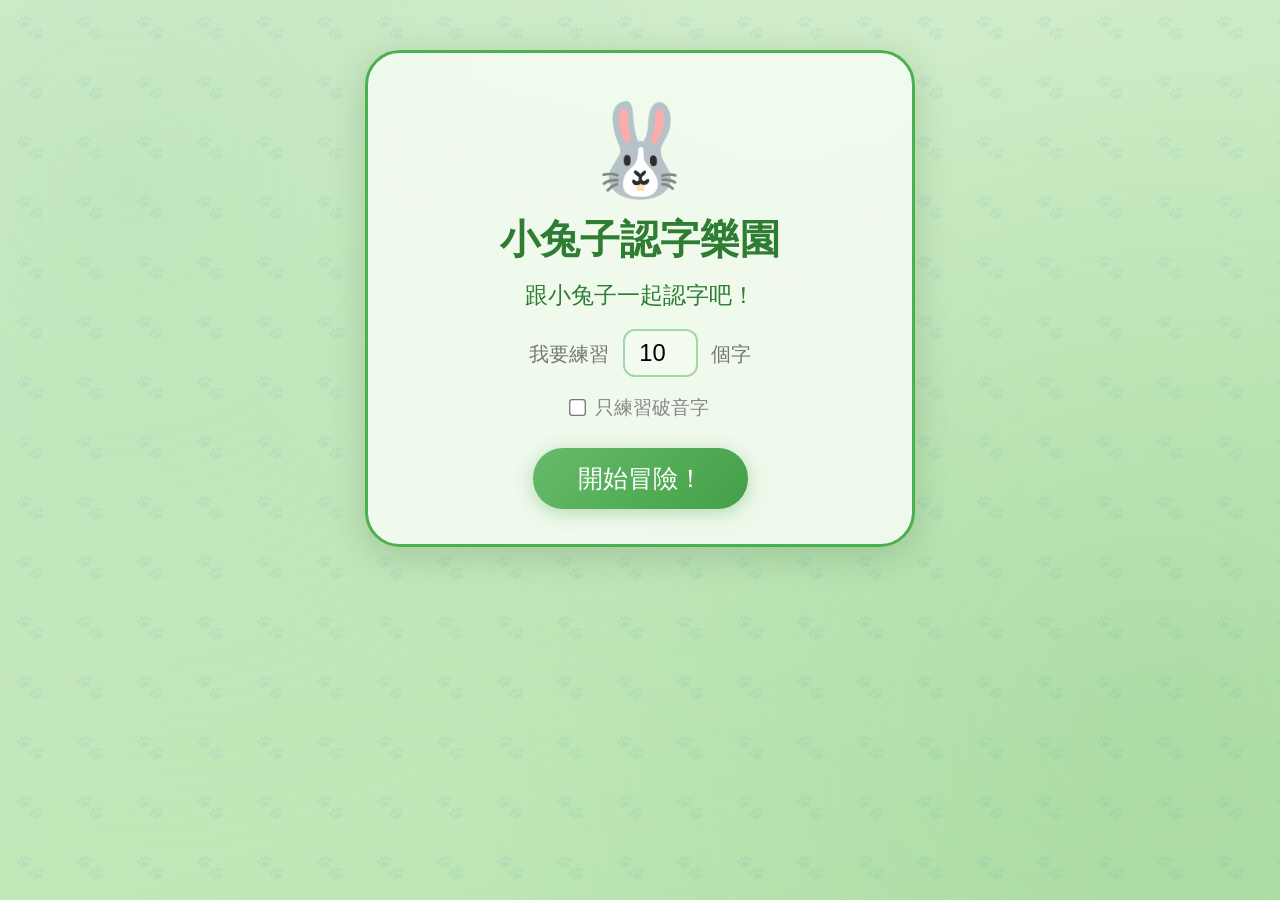
==== chinese-quiz.html @ 31ba66b1 "Add home page, unify green theme, remove background music - Add index.html landing page linking to t" ====
<!DOCTYPE html>
<html lang="zh-TW">
<head>
<meta charset="UTF-8">
<meta name="viewport" content="width=device-width, initial-scale=1.0">
<title>小兔子認字樂園</title>
<style>
* { margin:0; padding:0; box-sizing:border-box; }
html { font-size: 18px; }
body {
  font-family: "Comic Sans MS", "Microsoft JhengHei", "PingFang TC", "Trebuchet MS", sans-serif;
  background: linear-gradient(160deg, #d7f0d2 0%, #b6e3ac 100%);
  color: #1f4d23;
  min-height: 100vh; padding: 10px;
  background-attachment: fixed;
  user-select: none;
}
/* Floating decorations */
body::before {
  content: ""; position: fixed; top: 0; left: 0; width: 100%; height: 100%;
  pointer-events: none; z-index: 0;
  background-image:
    radial-gradient(circle at 10% 20%, rgba(102,187,106,0.15) 0%, transparent 50%),
    radial-gradient(circle at 90% 80%, rgba(67,160,71,0.12) 0%, transparent 50%),
    radial-gradient(circle at 50% 50%, rgba(165,214,167,0.12) 0%, transparent 50%);
}
/* Paw prints background */
.paw-bg {
  position: fixed; top: 0; left: 0; width: 100%; height: 100%;
  pointer-events: none; z-index: 0; opacity: 0.06;
  background-image: url("data:image/svg+xml,%3Csvg xmlns='http://www.w3.org/2000/svg' width='60' height='60' viewBox='0 0 60 60'%3E%3Ctext x='15' y='35' font-size='24'%3E🐾%3C/text%3E%3C/svg%3E");
}
.header {
  position: relative; z-index: 1;
  text-align: center; padding: 12px 15px;
  background: linear-gradient(135deg, #81c784 0%, #66bb6a 50%, #4caf50 100%);
  border-radius: 25px; margin-bottom: 15px;
  box-shadow: 0 4px 20px rgba(31,77,35,0.25);
  border: 3px solid rgba(255,255,255,0.6);
}
.header h1 { font-size: 1.8em; color: #ffffff; text-shadow: 2px 2px 0 rgba(27,94,32,0.45); }
.score-bar {
  display: flex; justify-content: center; gap: 20px; align-items: center;
  font-size: 1.1em; color: #ffffff; margin-top: 5px; font-weight: bold;
}
.progress-bar {
  width: 80%; max-width: 500px; height: 22px; background: #fff;
  border-radius: 12px; margin: 8px auto; overflow: hidden;
  box-shadow: inset 0 2px 5px rgba(0,0,0,0.08);
  border: 2px solid #c8e6c9;
  position: relative;
}
.progress-fill {
  height: 100%;
  background: linear-gradient(90deg, #a5d6a7, #81c784, #66bb6a, #43a047);
  border-radius: 10px; transition: width 0.5s ease;
  position: relative;
}
.progress-fill::after {
  content: "🥕"; position: absolute; right: -5px; top: -2px; font-size: 1.2em;
}
.bunny-mascot {
  font-size: 3.5em; text-align: center; margin: 5px 0;
  animation: bunnyBounce 1.5s ease-in-out infinite;
  filter: drop-shadow(0 3px 6px rgba(0,0,0,0.1));
}
@keyframes bunnyBounce {
  0%,100% { transform: translateY(0); }
  50% { transform: translateY(-8px); }
}
.bunny-mascot.happy { animation: bunnyHappy 0.4s ease 3; }
@keyframes bunnyHappy {
  0%,100% { transform: scale(1) rotate(0); }
  25% { transform: scale(1.2) rotate(-5deg); }
  75% { transform: scale(1.2) rotate(5deg); }
}
.bunny-mascot.sad { animation: bunnySad 0.5s ease 2; }
@keyframes bunnySad {
  0%,100% { transform: translateY(0); }
  50% { transform: translateY(5px) scale(0.95); }
}
.main-char {
  position: relative; z-index: 1;
  text-align: center; margin: 10px auto;
  font-size: 7em; color: #1b5e20;
  text-shadow: 3px 3px 0 rgba(165,214,167,0.6);
  animation: charFloat 3s ease-in-out infinite;
  line-height: 1.2;
}
@keyframes charFloat {
  0%,100% { transform: translateY(0) scale(1); }
  50% { transform: translateY(-5px) scale(1.03); }
}
.section {
  position: relative; z-index: 1;
  max-width: 700px; margin: 12px auto;
  background: rgba(243,251,240,0.9);
  backdrop-filter: blur(10px);
  border-radius: 25px;
  padding: 18px 20px;
  box-shadow: 0 4px 15px rgba(31,77,35,0.12);
  border: 2px solid rgba(76,175,80,0.4);
}
.section-title {
  font-size: 1.2em; color: #2e7d32; margin-bottom: 10px;
  padding-left: 30px; position: relative; font-weight: bold;
}
.section-title::before {
  content: "🌿"; position: absolute; left: 2px; top: -1px;
}
.options { display: flex; flex-wrap: wrap; gap: 10px; justify-content: center; }
.opt-btn {
  font-size: 1.3em; padding: 10px 22px;
  border: 3px solid #a5d6a7; border-radius: 18px;
  background: linear-gradient(135deg, #fff 0%, #f3fbf0 100%);
  cursor: pointer; transition: all 0.2s;
  min-width: 95px; text-align: center;
  font-family: inherit; color: #1b5e20;
  box-shadow: 0 2px 8px rgba(31,77,35,0.1);
}
.opt-btn:hover {
  border-color: #66bb6a; background: linear-gradient(135deg, #e8f5e9, #f3fbf0);
  transform: translateY(-3px); box-shadow: 0 4px 12px rgba(67,160,71,0.2);
}
.opt-btn.selected {
  border-color: #43a047; background: linear-gradient(135deg, #e2f4dd, #c8e6c9);
  font-weight: bold; transform: scale(1.05);
  box-shadow: 0 3px 12px rgba(67,160,71,0.3);
}
.opt-btn.correct {
  border-color: #66bb6a; background: linear-gradient(135deg, #e8f5e9, #c8e6c9);
  color: #2e7d32;
}
.opt-btn.correct::after { content: " \u2714"; }
.opt-btn.wrong {
  border-color: #ef5350; background: linear-gradient(135deg, #ffebee, #ffcdd2);
  color: #c62828; text-decoration: line-through;
}
.opt-btn.wrong::after { content: " \u2718"; }
.opt-btn.missed {
  border-color: #ffa726; background: linear-gradient(135deg, #fff8e1, #ffecb3);
  color: #e65100;
}
.opt-btn.missed::after { content: " \u25CB"; }
.opt-btn:disabled { cursor: default; }
.btn-row {
  display: flex; justify-content: center; gap: 12px; flex-wrap: wrap;
  max-width: 700px; margin: 15px auto; position: relative; z-index: 1;
}
.nav-btn, .submit-btn {
  padding: 12px 35px; font-size: 1.3em; border: none; border-radius: 25px;
  cursor: pointer; font-family: inherit; transition: all 0.2s;
  box-shadow: 0 4px 15px rgba(0,0,0,0.1);
}
.submit-btn {
  background: linear-gradient(135deg, #66bb6a, #43a047);
  color: #fff;
}
.submit-btn:hover { transform: translateY(-2px); box-shadow: 0 6px 20px rgba(67,160,71,0.35); }
.submit-btn:disabled { background: linear-gradient(135deg, #e0e0e0, #bdbdbd); color: #999; box-shadow: none; cursor: default; transform: none; }
.prev-btn {
  background: linear-gradient(135deg, #a5d6a7, #81c784);
  color: #1b5e20;
}
.prev-btn:hover { transform: translateY(-2px); }
.prev-btn:disabled { background: linear-gradient(135deg, #e0e0e0, #bdbdbd); color: #999; box-shadow: none; cursor: default; transform: none; }
.next-btn {
  background: linear-gradient(135deg, #81c784, #4caf50);
  color: #fff;
  display: none;
}
.next-btn:hover { transform: translateY(-2px); }
.feedback {
  position: relative; z-index: 1;
  text-align: center; font-size: 1.3em; margin: 12px auto;
  padding: 15px 20px; border-radius: 20px; display: none;
  max-width: 700px;
  border: 2px solid transparent;
}
.feedback.show { display: block; animation: fadeIn 0.3s; }
.feedback.perfect {
  background: linear-gradient(135deg, #e8f5e9, #c8e6c9);
  color: #2e7d32; border-color: #a5d6a7;
}
.feedback.good {
  background: linear-gradient(135deg, #fff8e1, #ffecb3);
  color: #e65100; border-color: #ffe082;
}
.feedback.tryagain {
  background: linear-gradient(135deg, #ffebee, #ffcdd2);
  color: #c62828; border-color: #ef9a9a;
}
@keyframes fadeIn { from{opacity:0;transform:translateY(-10px)} to{opacity:1;transform:translateY(0)} }

/* Write reminder modal */
.write-modal-overlay {
  display: none; position: fixed; top: 0; left: 0; width: 100%; height: 100%;
  background: rgba(0,0,0,0.35); z-index: 10000;
  justify-content: center; align-items: center;
}
.write-modal-overlay.show { display: flex; animation: fadeIn 0.3s; }
.write-modal {
  background: #fff; border-radius: 30px; padding: 30px 35px;
  text-align: center; max-width: 420px; width: 90%;
  box-shadow: 0 10px 40px rgba(0,0,0,0.15);
  border: 3px solid #66bb6a;
  position: relative;
}
.write-modal .bunny-remind { font-size: 3em; margin-bottom: 5px; }
.write-modal .remind-title { font-size: 1.5em; color: #2e7d32; margin-bottom: 8px; }
.write-modal .remind-char { font-size: 5em; color: #1b5e20; line-height: 1.3; }
.write-modal .remind-text { font-size: 1.1em; color: #888; margin: 8px 0 15px; }
.write-modal .remind-boxes {
  display: flex; justify-content: center; gap: 10px; margin: 10px 0 18px;
}
.write-box {
  width: 70px; height: 70px; border: 2px dashed #66bb6a;
  border-radius: 12px; display: flex; align-items: center; justify-content: center;
  font-size: 0.9em; color: #ccc; background: #f3fbf0;
}
.remind-ok-btn {
  padding: 12px 40px; font-size: 1.3em; border: none; border-radius: 25px;
  background: linear-gradient(135deg, #66bb6a, #43a047);
  color: #fff; cursor: pointer; font-family: inherit;
  box-shadow: 0 4px 15px rgba(67,160,71,0.3);
  transition: all 0.2s;
}
.remind-ok-btn:hover { transform: translateY(-2px); }

#confetti-canvas {
  position: fixed; top: 0; left: 0; width: 100%; height: 100%;
  pointer-events: none; z-index: 9999;
}
.start-screen, .end-screen {
  position: relative; z-index: 1;
  text-align: center; max-width: 550px; margin: 40px auto;
  background: rgba(243,251,240,0.92);
  backdrop-filter: blur(10px);
  border-radius: 35px; padding: 35px 30px;
  box-shadow: 0 8px 35px rgba(31,77,35,0.2);
  border: 3px solid #4caf50;
}
.start-screen h1 { font-size: 2.2em; color: #2e7d32; }
.start-bunny { font-size: 5em; margin: 10px 0; animation: bunnyBounce 1.5s ease-in-out infinite; }
.start-btn, .restart-btn {
  padding: 14px 45px; font-size: 1.4em; border: none; border-radius: 30px;
  background: linear-gradient(135deg, #66bb6a, #43a047);
  color: #fff; cursor: pointer; margin-top: 15px; font-family: inherit;
  box-shadow: 0 4px 18px rgba(67,160,71,0.35);
  transition: all 0.2s;
}
.start-btn:hover, .restart-btn:hover { transform: translateY(-3px); box-shadow: 0 6px 24px rgba(67,160,71,0.4); }
.char-count-input {
  font-size: 1.2em; padding: 8px 12px; border-radius: 12px;
  border: 2px solid #a5d6a7; width: 75px; text-align: center;
  margin: 0 8px; font-family: inherit; background: #f3fbf0;
}
.char-count-input:focus { outline: none; border-color: #43a047; }
.hidden { display: none !important; }
.duo-note { font-size: 0.9em; color: #999; margin-bottom: 8px; }
.warning-shake { animation: shake 0.4s ease; }
@keyframes shake {
  0%,100% { transform: translateX(0); }
  20% { transform: translateX(-8px); }
  40% { transform: translateX(8px); }
  60% { transform: translateX(-5px); }
  80% { transform: translateX(5px); }
}
.missing-hint {
  text-align: center; color: #2e7d32; font-size: 1.1em;
  margin: 8px auto; max-width: 700px; display: none;
  position: relative; z-index: 1;
}
.missing-hint.show { display: block; animation: fadeIn 0.3s; }
</style>
</head>
<body>
<div class="paw-bg"></div>
<canvas id="confetti-canvas"></canvas>

<!-- WRITE REMINDER MODAL -->
<div class="write-modal-overlay" id="writeModal">
  <div class="write-modal">
    <div class="bunny-remind">🐰</div>
    <div class="remind-title">小兔子提醒你！</div>
    <div class="remind-char" id="remindChar">字</div>
    <div class="remind-text">這個字答錯了喔～<br>請在紙上把它寫 <b>3 遍</b>，記住它！</div>
    <div class="remind-boxes">
      <div class="write-box">1</div>
      <div class="write-box">2</div>
      <div class="write-box">3</div>
    </div>
    <button class="remind-ok-btn" onclick="closeWriteModal()">我寫好了！</button>
  </div>
</div>

<!-- START PAGE -->
<div id="start-page" class="start-screen">
  <div class="start-bunny">🐰</div>
  <h1>小兔子認字樂園</h1>
  <p style="font-size:1.3em;color:#2e7d32;margin:12px 0;">跟小兔子一起認字吧！</p>
  <div style="margin:18px 0;font-size:1.1em;color:#777;">
    我要練習 <input type="number" id="charCount" class="char-count-input" value="10" min="1" max="999"> 個字
  </div>
  <div style="margin:12px 0;">
    <label style="font-size:1.05em;color:#888;cursor:pointer;">
      <input type="checkbox" id="duoyinOnly" style="transform:scale(1.3);margin-right:6px;accent-color:#43a047;">
      只練習破音字
    </label>
  </div>
  <button class="start-btn" onclick="startQuiz()">開始冒險！</button>
</div>

<!-- QUIZ PAGE -->
<div id="quiz-page" class="hidden">
  <div class="header">
    <h1>🐰 小兔子認字樂園 🥕</h1>
    <div class="score-bar">
      <span>🥕 <span id="score">0</span> 分</span>
      <span>第 <span id="current">1</span> / <span id="total">10</span> 題</span>
    </div>
    <div class="progress-bar"><div class="progress-fill" id="progress" style="width:0%"></div></div>
  </div>

  <div class="bunny-mascot" id="bunnyMascot">🐰</div>
  <div class="main-char" id="mainChar">字</div>

  <div class="section" id="sec1">
    <div class="section-title">選出正確的注音</div>
    <div class="options" id="zhuyinOpts"></div>
  </div>

  <div class="section" id="sec2">
    <div class="section-title">選出正確的部首</div>
    <div class="options" id="radicalOpts"></div>
  </div>

  <div class="section" id="sec3">
    <div class="section-title">選出正確的造詞</div>
    <div class="options" id="wordOpts"></div>
  </div>

  <div class="section hidden" id="sec4">
    <div class="section-title">這是破音字！選出所有正確的讀音</div>
    <div class="duo-note">（可以選好幾個喔！）</div>
    <div class="options" id="duoyinOpts"></div>
  </div>

  <div class="missing-hint" id="missingHint">🐰 每一題都要選一個答案喔！</div>

  <div class="btn-row">
    <button class="nav-btn prev-btn" id="prevBtn" onclick="prevChar()">⬅ 上一題</button>
    <button class="nav-btn submit-btn" id="submitBtn" onclick="checkAnswers()">送出答案</button>
    <button class="nav-btn next-btn" id="nextBtn" onclick="nextChar()">下一題 ➡</button>
  </div>

  <div class="feedback" id="feedback"></div>
</div>

<!-- END PAGE -->
<div id="end-page" class="end-screen hidden">
  <div style="font-size:5em;margin-bottom:10px;" id="endEmoji">🐰</div>
  <h1 style="font-size:2em;color:#2e7d32;" id="endTitle">太棒了！</h1>
  <p style="font-size:1.4em;color:#777;margin:12px 0;" id="endMsg">你得到了 <span id="finalScore">0</span> 根紅蘿蔔！</p>
  <p style="font-size:1.1em;color:#aaa;margin:8px 0;" id="endDetail"></p>
  <button class="restart-btn" onclick="location.reload()">再玩一次！</button>
</div>

<script>
// ====== CHARACTER DATA ======
const RAW = [
["把","ㄅㄚˇ","扌",["把手","把握","一把"],["ㄅㄚˇ","ㄅㄚˋ"]],
["爸","ㄅㄚˋ","父",["爸爸","爸媽"],null],
["伴","ㄅㄢˋ","亻",["伙伴","陪伴","同伴"],null],
["班","ㄅㄢ","王",["班級","班長","上班"],null],
["變","ㄅㄧㄢˋ","言",["變化","改變","變色"],null],
["半","ㄅㄢˋ","十",["半天","一半","半夜"],null],
["吧","˙ㄅㄚ","口",["好吧","走吧"],null],
["幫","ㄅㄤ","巾",["幫忙","幫助","幫手"],null],
["片","ㄆㄧㄢˋ","片",["照片","圖片","片面"],null],
["漂","ㄆㄧㄠˋ","氵",["漂亮","漂白","漂流"],["ㄆㄧㄠ","ㄆㄧㄠˇ","ㄆㄧㄠˋ"]],
["跑","ㄆㄠˇ","足",["跑步","跑道","賽跑"],null],
["沒","ㄇㄟˊ","氵",["沒有","沒關係"],["ㄇㄟˊ","ㄇㄛˋ"]],
["媽","ㄇㄚ","女",["媽媽","媽咪"],null],
["夢","ㄇㄥˋ","夕",["做夢","夢想","美夢"],null],
["棉","ㄇㄧㄢˊ","木",["棉花","棉被"],null],
["妹","ㄇㄟˋ","女",["妹妹","姊妹"],null],
["面","ㄇㄧㄢˋ","面",["前面","面對","面具"],null],
["馬","ㄇㄚˇ","馬",["小馬","馬上","馬車"],null],
["美","ㄇㄟˇ","羊",["美麗","美好","美術"],null],
["嗎","˙ㄇㄚ","口",["好嗎","是嗎","對嗎"],null],
["慢","ㄇㄢˋ","心",["慢慢","慢走","緩慢"],null],
["放","ㄈㄤˋ","攵",["放學","放心","放假"],null],
["風","ㄈㄥ","風",["大風","風景","颱風"],null],
["福","ㄈㄨˊ","示",["幸福","福氣","祝福"],null],
["短","ㄉㄨㄢˇ","矢",["長短","短短","短褲"],null],
["弟","ㄉㄧˋ","弓",["弟弟","兄弟"],null],
["都","ㄉㄡ","阝",["都是","都有","都好"],["ㄉㄡ","ㄉㄨ"]],
["得","ㄉㄜˊ","彳",["得到","得分","得意"],["ㄉㄜˊ","ㄉㄜˇ","ㄉㄟˇ"]],
["滴","ㄉㄧ","氵",["水滴","一滴","滴水"],null],
["低","ㄉㄧ","亻",["低頭","高低","低下"],null],
["地","ㄉㄧˋ","土",["土地","地上","地方"],["ㄉㄧˋ","˙ㄉㄜ"]],
["道","ㄉㄠˋ","辶",["道路","知道","道理"],null],
["躺","ㄊㄤˇ","身",["躺下","躺著"],null],
["糖","ㄊㄤˊ","米",["糖果","砂糖","冰糖"],null],
["太","ㄊㄞˋ","大",["太陽","太大","太好"],null],
["跳","ㄊㄧㄠˋ","足",["跳舞","跳繩","跳高"],null],
["停","ㄊㄧㄥˊ","亻",["停下","停車","停止"],null],
["鳥","ㄋㄧㄠˇ","鳥",["小鳥","鳥兒","鳥巢"],null],
["呢","˙ㄋㄜ","口",["你呢","好呢"],null],
["暖","ㄋㄨㄢˇ","日",["溫暖","暖和","暖氣"],null],
["奶","ㄋㄞˇ","女",["奶奶","牛奶","奶茶"],null],
["拿","ㄋㄚˊ","手",["拿手","拿起","拿走"],null],
["您","ㄋㄧㄣˊ","心",["您好","您們"],null],
["來","ㄌㄞˊ","人",["過來","出來","來去"],null],
["亮","ㄌㄧㄤˋ","亠",["明亮","亮光","月亮"],null],
["落","ㄌㄨㄛˋ","艹",["落下","降落","落葉"],null],
["哥","ㄍㄜ","口",["哥哥","大哥"],null],
["過","ㄍㄨㄛˋ","辶",["過去","經過","過年"],null],
["港","ㄍㄤˇ","氵",["港口","海港","香港"],null],
["光","ㄍㄨㄤ","儿",["陽光","月光","光明"],null],
["公","ㄍㄨㄥ","八",["公園","公司","公主"],null],
["跟","ㄍㄣ","足",["跟著","跟上","跟隨"],null],
["給","ㄍㄟˇ","糹",["給你","送給","給予"],["ㄍㄟˇ","ㄐㄧˇ"]],
["更","ㄍㄥˋ","曰",["更加","更好","更多"],["ㄍㄥ","ㄍㄥˋ"]],
["缸","ㄍㄤ","缶",["水缸","魚缸","浴缸"],null],
["國","ㄍㄨㄛˊ","囗",["國家","中國","國王"],null],
["空","ㄎㄨㄥ","穴",["天空","空中","太空"],["ㄎㄨㄥ","ㄎㄨㄥˋ"]],
["快","ㄎㄨㄞˋ","心",["快樂","快速","趕快"],null],
["靠","ㄎㄠˋ","非",["靠近","依靠","可靠"],null],
["口","ㄎㄡˇ","口",["門口","出口","口渴"],null],
["卡","ㄎㄚˇ","卜",["卡片","卡通","卡車"],null],
["顆","ㄎㄜ","頁",["一顆","顆粒"],null],
["會","ㄏㄨㄟˋ","曰",["不會","學會","開會"],["ㄏㄨㄟˋ","ㄎㄨㄞˋ"]],
["後","ㄏㄡˋ","彳",["以後","後面","後來"],null],
["回","ㄏㄨㄟˊ","囗",["回家","回去","回來"],null],
["話","ㄏㄨㄚˋ","言",["說話","電話","話題"],null],
["歡","ㄏㄨㄢ","欠",["喜歡","歡樂","歡喜"],null],
["黑","ㄏㄟ","黑",["黑色","黑暗","黑板"],null],
["虹","ㄏㄨㄥˊ","虫",["彩虹","虹光"],null],
["很","ㄏㄣˇ","彳",["很好","很多","很大"],null],
["化","ㄏㄨㄚˋ","匕",["變化","化學","文化"],null],
["靜","ㄐㄧㄥˋ","青",["安靜","靜靜","平靜"],null],
["就","ㄐㄧㄡˋ","尢",["就是","成就"],null],
["見","ㄐㄧㄢˋ","見",["看見","見面","再見"],null],
["澆","ㄐㄧㄠ","氵",["澆水","澆花"],null],
["酒","ㄐㄧㄡˇ","酉",["喝酒","酒杯","米酒"],null],
["己","ㄐㄧˇ","己",["自己","知己"],null],
["金","ㄐㄧㄣ","金",["金色","金子","黃金"],null],
["淨","ㄐㄧㄥˋ","氵",["乾淨","淨白"],null],
["件","ㄐㄧㄢˋ","亻",["一件","事件","條件"],null],
["今","ㄐㄧㄣ","人",["今天","今年","如今"],null],
["記","ㄐㄧˋ","言",["記住","日記","記得"],null],
["加","ㄐㄧㄚ","力",["加油","參加","加上"],null],
["去","ㄑㄩˋ","厶",["出去","過去","去年"],null],
["輕","ㄑㄧㄥ","車",["輕輕","年輕","輕重"],null],
["趣","ㄑㄩˋ","走",["有趣","興趣","趣味"],null],
["奇","ㄑㄧˊ","大",["奇怪","好奇","神奇"],null],
["情","ㄑㄧㄥˊ","心",["感情","心情","情形"],null],
["前","ㄑㄧㄢˊ","刀",["前面","以前","前方"],null],
["清","ㄑㄧㄥ","氵",["清楚","清潔","清水"],null],
["先","ㄒㄧㄢ","儿",["先生","首先","先前"],null],
["新","ㄒㄧㄣ","斤",["新年","新的","嶄新"],null],
["香","ㄒㄧㄤ","香",["香味","花香","香水"],null],
["鞋","ㄒㄧㄝˊ","革",["鞋子","球鞋","拖鞋"],null],
["像","ㄒㄧㄤˋ","亻",["好像","畫像","像是"],null],
["享","ㄒㄧㄤˇ","亠",["享受","享用","分享"],null],
["需","ㄒㄩ","雨",["需要","必需"],null],
["寫","ㄒㄧㄝˇ","宀",["寫字","寫作","書寫"],null],
["喜","ㄒㄧˇ","口",["喜歡","歡喜","喜氣"],null],
["戲","ㄒㄧˋ","戈",["遊戲","演戲","唱戲"],null],
["洗","ㄒㄧˇ","氵",["洗手","洗澡","洗衣"],null],
["線","ㄒㄧㄢˋ","糹",["線條","毛線","路線"],null],
["笑","ㄒㄧㄠˋ","竹",["笑話","微笑","大笑"],null],
["學","ㄒㄩㄝˊ","子",["學校","學生","學習"],null],
["謝","ㄒㄧㄝˋ","言",["謝謝","感謝","道謝"],null],
["想","ㄒㄧㄤˇ","心",["想念","思想","想像"],null],
["休","ㄒㄧㄡ","亻",["休息","休假","休閒"],null],
["息","ㄒㄧˊ","心",["休息","消息","嘆息"],null],
["正","ㄓㄥˋ","止",["正確","正在","正好"],["ㄓㄥˋ","ㄓㄥ"]],
["著","˙ㄓㄜ","艹",["看著","著作","著急"],["˙ㄓㄜ","ㄓㄨˋ","ㄓㄠˊ"]],
["重","ㄓㄨㄥˋ","里",["重要","重量","體重"],["ㄓㄨㄥˋ","ㄔㄨㄥˊ"]],
["陣","ㄓㄣˋ","阝",["一陣","陣風","陣雨"],null],
["桌","ㄓㄨㄛ","木",["桌子","桌上","書桌"],null],
["真","ㄓㄣ","目",["真的","真正","天真"],null],
["種","ㄓㄨㄥˇ","禾",["種子","種類","品種"],["ㄓㄨㄥˇ","ㄓㄨㄥˋ"]],
["珍","ㄓㄣ","王",["珍珠","珍貴","珍惜"],null],
["珠","ㄓㄨ","王",["珍珠","水珠","眼珠"],null],
["箏","ㄓㄥ","竹",["風箏","古箏"],null],
["知","ㄓ","矢",["知道","知識","不知"],null],
["張","ㄓㄤ","弓",["一張","張開","緊張"],null],
["祝","ㄓㄨˋ","示",["祝福","祝你","慶祝"],null],
["蟲","ㄔㄨㄥˊ","虫",["蟲子","毛蟲","昆蟲"],null],
["唱","ㄔㄤˋ","口",["唱歌","唱片","合唱"],null],
["出","ㄔㄨ","凵",["出去","出來","出門"],null],
["吃","ㄔ","口",["吃飯","好吃","吃東西"],null],
["船","ㄔㄨㄢˊ","舟",["大船","小船","船隻"],null],
["床","ㄔㄨㄤˊ","广",["起床","床上","床單"],null],
["成","ㄔㄥˊ","戈",["成功","成為","完成"],null],
["穿","ㄔㄨㄢ","穴",["穿衣","穿上","穿著"],null],
["除","ㄔㄨˊ","阝",["除了","除非","消除"],null],
["楚","ㄔㄨˇ","木",["清楚","楚楚"],null],
["水","ㄕㄨㄟˇ","水",["水果","喝水","水裡"],null],
["身","ㄕㄣ","身",["身體","身上","全身"],null],
["始","ㄕˇ","女",["開始","始終"],null],
["受","ㄕㄡˋ","又",["受到","接受","難受"],null],
["雙","ㄕㄨㄤ","隹",["一雙","雙手","雙人"],null],
["刷","ㄕㄨㄚ","刀",["刷牙","牙刷","刷子"],null],
["樹","ㄕㄨˋ","木",["大樹","樹木","種樹"],null],
["升","ㄕㄥ","十",["上升","升旗","升高"],null],
["神","ㄕㄣˊ","示",["神奇","神仙","精神"],null],
["事","ㄕˋ","亅",["事情","做事","故事"],null],
["生","ㄕㄥ","生",["生日","學生","生活"],null],
["時","ㄕˊ","日",["時間","時候","小時"],null],
["收","ㄕㄡ","攵",["收到","收拾","收集"],null],
["認","ㄖㄣˋ","言",["認識","認真","認為"],null],
["日","ㄖˋ","日",["日記","日子","生日"],null],
["再","ㄗㄞˋ","冂",["再見","再來","再次"],null],
["怎","ㄗㄣˇ","心",["怎麼","怎樣"],null],
["做","ㄗㄨㄛˋ","亻",["做事","做夢","做到"],null],
["作","ㄗㄨㄛˋ","亻",["工作","作業","作文"],null],
["自","ㄗˋ","自",["自己","自然","自由"],null],
["草","ㄘㄠˇ","艹",["草地","小草","草原"],null],
["菜","ㄘㄞˋ","艹",["蔬菜","白菜","菜園"],null],
["才","ㄘㄞˊ","手",["才能","人才","剛才"],null],
["彩","ㄘㄞˇ","彡",["彩色","彩虹","色彩"],null],
["次","ㄘˋ","欠",["一次","下次","每次"],null],
["掃","ㄙㄠˇ","扌",["打掃","掃地","掃除"],null],
["送","ㄙㄨㄥˋ","辶",["送給","送出","歡送"],null],
["要","ㄧㄠˋ","覀",["要求","重要","需要"],null],
["芽","ㄧㄚˊ","艹",["發芽","豆芽","萌芽"],null],
["音","ㄧㄣ","音",["聲音","音樂","注音"],null],
["陽","ㄧㄤˊ","阝",["太陽","陽光","陽台"],null],
["遊","ㄧㄡˊ","辶",["遊戲","旅遊","遊樂"],null],
["游","ㄧㄡˊ","氵",["游泳","游水"],null],
["葉","ㄧㄝˋ","艹",["樹葉","落葉","葉子"],null],
["油","ㄧㄡˊ","氵",["加油","石油","油畫"],null],
["完","ㄨㄢˊ","宀",["完成","完全","完美"],null],
["聞","ㄨㄣˊ","耳",["新聞","聞到","聞一聞"],null],
["溫","ㄨㄣ","氵",["溫暖","溫度","氣溫"],null],
["問","ㄨㄣˋ","口",["問題","請問","問好"],null],
["筠","ㄩㄣˊ","竹",["筠竹","筠心"],null],
["園","ㄩㄢˊ","囗",["花園","公園","園地"],null],
["樂","ㄌㄜˋ","木",["快樂","歡樂","樂園"],["ㄌㄜˋ","ㄩㄝˋ"]],
["於","ㄩˊ","方",["於是","對於","在於"],null],
["願","ㄩㄢˋ","頁",["願望","心願","願意"],null],
["雨","ㄩˇ","雨",["下雨","雨天","大雨"],null],
["魚","ㄩˊ","魚",["金魚","小魚","魚兒"],null],
["鵝","ㄜˊ","鳥",["天鵝","白鵝","鵝肉"],null],
["兒","ㄦˊ","儿",["兒子","女兒","兒童"],null]
];

// ====== PROCESS DATA ======
const allChars = RAW.map(r => ({
  char: r[0], zhuyin: r[1], radical: r[2], words: r[3], duoyin: r[4]
}));
const allZhuyin = [...new Set(allChars.map(c => c.zhuyin))];
const allRadicals = [...new Set(allChars.map(c => c.radical))];
const allWords = allChars.flatMap(c => c.words);
const duoyinChars = allChars.filter(c => c.duoyin);
const allDuoyinReadings = [...new Set(allChars.flatMap(c => c.duoyin || [c.zhuyin]))];

// ====== STATE ======
let quiz = [];
let idx = 0;
let score = 0;
let answered = false;
// Per-question state for back navigation
let questionStates = []; // { answered, scoredPoint, selections:{zhuyin,radical,word,duoyin}, gotWrong }

function shuffle(arr) {
  const a = [...arr];
  for (let i = a.length - 1; i > 0; i--) {
    const j = Math.floor(Math.random() * (i + 1));
    [a[i], a[j]] = [a[j], a[i]];
  }
  return a;
}
function pickWrong(correct, pool, n) {
  return shuffle(pool.filter(x => x !== correct)).slice(0, n);
}
function pickWrongWords(char, pool, n) {
  return shuffle(pool.filter(w => !w.includes(char))).slice(0, n);
}
function pickWrongDuoyin(correctSet, pool, n) {
  return shuffle(pool.filter(x => !correctSet.includes(x))).slice(0, n);
}

// ====== QUIZ LOGIC ======
function startQuiz() {
  const count = parseInt(document.getElementById('charCount').value) || 10;
  const duoyinOnly = document.getElementById('duoyinOnly').checked;
  let pool = duoyinOnly ? [...duoyinChars] : [...allChars];
  pool = shuffle(pool);
  quiz = pool.slice(0, Math.min(count, pool.length));

  // Pre-generate options for each question (so back navigation shows same options)
  quiz.forEach(c => {
    c._zhuyinOpts = shuffle([c.zhuyin, ...pickWrong(c.zhuyin, allZhuyin, 3)]);
    c._radicalOpts = shuffle([c.radical, ...pickWrong(c.radical, allRadicals, 3)]);
    const cw = c.words[Math.floor(Math.random() * c.words.length)];
    c._correctWord = cw;
    c._wordOpts = shuffle([cw, ...pickWrongWords(c.char, allWords, 3)]);
    if (c.duoyin) {
      const wd = pickWrongDuoyin(c.duoyin, allDuoyinReadings, Math.max(2, 5 - c.duoyin.length));
      c._duoyinOpts = shuffle([...c.duoyin, ...wd]);
    }
  });

  questionStates = quiz.map(() => ({
    answered: false, scoredPoint: false,
    selections: { zhuyin: [], radical: [], word: [], duoyin: [] },
    gotWrong: false
  }));

  idx = 0; score = 0; answered = false;
  document.getElementById('total').textContent = quiz.length;
  document.getElementById('start-page').classList.add('hidden');
  document.getElementById('quiz-page').classList.remove('hidden');
  showChar();
}

function showChar() {
  const c = quiz[idx];
  const qs = questionStates[idx];
  answered = qs.answered;

  document.getElementById('mainChar').textContent = c.char;
  document.getElementById('current').textContent = idx + 1;
  document.getElementById('score').textContent = score;
  document.getElementById('progress').style.width = ((idx + (answered ? 1 : 0)) / quiz.length * 100) + '%';

  // Reset bunny
  const bunny = document.getElementById('bunnyMascot');
  bunny.className = 'bunny-mascot';
  bunny.textContent = '🐰';

  // Hide hint
  document.getElementById('missingHint').classList.remove('show');

  // Buttons
  document.getElementById('prevBtn').disabled = (idx === 0);
  if (answered) {
    document.getElementById('submitBtn').style.display = 'none';
    document.getElementById('nextBtn').style.display = 'inline-block';
    document.getElementById('nextBtn').textContent = idx >= quiz.length - 1 ? '看結果 🏆' : '下一題 ➡';
  } else {
    document.getElementById('submitBtn').style.display = '';
    document.getElementById('submitBtn').disabled = false;
    document.getElementById('nextBtn').style.display = 'none';
  }

  // Render options
  renderOptions('zhuyinOpts', c._zhuyinOpts, 'radio', 'zhuyin');
  renderOptions('radicalOpts', c._radicalOpts, 'radio', 'radical');
  renderOptions('wordOpts', c._wordOpts, 'radio', 'word');

  if (c.duoyin) {
    document.getElementById('sec4').classList.remove('hidden');
    renderOptions('duoyinOpts', c._duoyinOpts, 'checkbox', 'duoyin');
  } else {
    document.getElementById('sec4').classList.add('hidden');
  }

  // Restore selections
  restoreSelections(qs.selections);

  // If already answered, re-mark and show feedback
  const fb = document.getElementById('feedback');
  if (answered) {
    document.querySelectorAll('.opt-btn').forEach(b => b.disabled = true);
    reMarkAnswers(c, qs);
    // Show stored feedback
    showStoredFeedback(c, qs);
  } else {
    fb.className = 'feedback';
    fb.style.display = 'none';
  }
}

function restoreSelections(selections) {
  ['zhuyin','radical','word','duoyin'].forEach(group => {
    const sel = selections[group] || [];
    document.querySelectorAll(`.opt-btn[data-group="${group}"]`).forEach(btn => {
      if (sel.includes(btn.dataset.value)) btn.classList.add('selected');
    });
  });
}

function reMarkAnswers(c, qs) {
  markOptions('zhuyinOpts', [c.zhuyin], qs.selections.zhuyin);
  markOptions('radicalOpts', [c.radical], qs.selections.radical);
  markOptions('wordOpts', c.words, qs.selections.word);
  if (c.duoyin) {
    markMultiOptions('duoyinOpts', c.duoyin, qs.selections.duoyin);
  }
}

function showStoredFeedback(c, qs) {
  const fb = document.getElementById('feedback');
  const total = c.duoyin ? 4 : 3;
  if (qs.scoredPoint) {
    fb.innerHTML = '🐰✨ 全部答對了！小兔子好開心！';
    fb.className = 'feedback show perfect';
  } else if (qs.gotWrong) {
    fb.innerHTML = '🐰💪 有些答錯了，沒關係，繼續加油！';
    fb.className = 'feedback show tryagain';
  }
}

function renderOptions(containerId, options, type, group) {
  const container = document.getElementById(containerId);
  container.innerHTML = '';
  options.forEach(opt => {
    const btn = document.createElement('button');
    btn.className = 'opt-btn';
    btn.textContent = opt;
    btn.dataset.value = opt;
    btn.dataset.group = group;
    btn.dataset.type = type;
    btn.onclick = () => toggleOption(btn, type, group);
    container.appendChild(btn);
  });
}

function toggleOption(btn, type, group) {
  if (answered) return;
  document.getElementById('missingHint').classList.remove('show');
  if (type === 'radio') {
    btn.parentElement.querySelectorAll('.opt-btn').forEach(b => b.classList.remove('selected'));
    btn.classList.add('selected');
  } else {
    btn.classList.toggle('selected');
  }
}

function checkAnswers() {
  if (answered) return;
  const c = quiz[idx];
  const qs = questionStates[idx];
  const hasDuo = !!c.duoyin;

  // Save current selections
  qs.selections.zhuyin = getSelected('zhuyin');
  qs.selections.radical = getSelected('radical');
  qs.selections.word = getSelected('word');
  if (hasDuo) qs.selections.duoyin = getSelected('duoyin');

  // Validate: must have selection for each section
  const requiredGroups = ['zhuyin', 'radical', 'word'];
  if (hasDuo) requiredGroups.push('duoyin');
  const missing = requiredGroups.some(g => qs.selections[g].length === 0);
  if (missing) {
    const hint = document.getElementById('missingHint');
    hint.classList.add('show');
    document.getElementById('submitBtn').classList.add('warning-shake');
    setTimeout(() => document.getElementById('submitBtn').classList.remove('warning-shake'), 500);
    return;
  }

  let correct = 0;
  const total = hasDuo ? 4 : 3;

  const zhuyinOk = qs.selections.zhuyin[0] === c.zhuyin;
  if (zhuyinOk) correct++;
  markOptions('zhuyinOpts', [c.zhuyin], qs.selections.zhuyin);

  const radicalOk = qs.selections.radical[0] === c.radical;
  if (radicalOk) correct++;
  markOptions('radicalOpts', [c.radical], qs.selections.radical);

  const wordOk = c.words.includes(qs.selections.word[0]);
  if (wordOk) correct++;
  markOptions('wordOpts', c.words, qs.selections.word);

  if (hasDuo) {
    const duoSet = new Set(c.duoyin);
    const duoOk = qs.selections.duoyin.length === c.duoyin.length &&
                  qs.selections.duoyin.every(s => duoSet.has(s));
    if (duoOk) correct++;
    markMultiOptions('duoyinOpts', c.duoyin, qs.selections.duoyin);
  }

  answered = true;
  qs.answered = true;
  document.querySelectorAll('.opt-btn').forEach(b => b.disabled = true);
  document.getElementById('submitBtn').style.display = 'none';
  document.getElementById('nextBtn').style.display = 'inline-block';
  document.getElementById('nextBtn').textContent = idx >= quiz.length - 1 ? '看結果 🏆' : '下一題 ➡';

  const fb = document.getElementById('feedback');
  const bunny = document.getElementById('bunnyMascot');

  if (correct === total) {
    score++;
    qs.scoredPoint = true;
    qs.gotWrong = false;
    fb.innerHTML = '🐰✨ 全部答對了！小兔子好開心！';
    fb.className = 'feedback show perfect';
    bunny.textContent = '🐰';
    bunny.className = 'bunny-mascot happy';
    launchConfetti();
  } else {
    qs.scoredPoint = false;
    qs.gotWrong = true;
    fb.innerHTML = `🐰💪 答對 ${correct}/${total} 題，沒關係，繼續加油！`;
    fb.className = 'feedback show tryagain';
    bunny.textContent = '🐰';
    bunny.className = 'bunny-mascot sad';
    // Show write reminder
    setTimeout(() => showWriteModal(c.char), 600);
  }

  document.getElementById('score').textContent = score;
  document.getElementById('progress').style.width = ((idx + 1) / quiz.length * 100) + '%';
}

function getSelected(group) {
  return Array.from(document.querySelectorAll(`.opt-btn[data-group="${group}"].selected`)).map(b => b.dataset.value);
}

function markOptions(containerId, correctArr, selectedArr) {
  document.getElementById(containerId).querySelectorAll('.opt-btn').forEach(btn => {
    const val = btn.dataset.value;
    btn.classList.remove('selected');
    if (correctArr.includes(val)) btn.classList.add('correct');
    if (selectedArr.includes(val) && !correctArr.includes(val)) btn.classList.add('wrong');
  });
}

function markMultiOptions(containerId, correctArr, selectedArr) {
  document.getElementById(containerId).querySelectorAll('.opt-btn').forEach(btn => {
    const val = btn.dataset.value;
    const isC = correctArr.includes(val), isS = selectedArr.includes(val);
    btn.classList.remove('selected');
    if (isC && isS) btn.classList.add('correct');
    else if (isC && !isS) btn.classList.add('missed');
    else if (!isC && isS) btn.classList.add('wrong');
  });
}

// Write reminder modal
function showWriteModal(char) {
  document.getElementById('remindChar').textContent = char;
  document.getElementById('writeModal').classList.add('show');
}
function closeWriteModal() {
  document.getElementById('writeModal').classList.remove('show');
}

function prevChar() {
  if (idx <= 0) return;
  // Save current selections if not answered
  if (!answered) {
    const qs = questionStates[idx];
    qs.selections.zhuyin = getSelected('zhuyin');
    qs.selections.radical = getSelected('radical');
    qs.selections.word = getSelected('word');
    if (quiz[idx].duoyin) qs.selections.duoyin = getSelected('duoyin');
  }
  idx--;
  showChar();
}

function nextChar() {
  idx++;
  if (idx >= quiz.length) {
    showEnd();
  } else {
    showChar();
  }
}

function showEnd() {
  document.getElementById('quiz-page').classList.add('hidden');
  document.getElementById('end-page').classList.remove('hidden');
  document.getElementById('finalScore').textContent = score;

  const pct = score / quiz.length;
  const title = document.getElementById('endTitle');
  const emoji = document.getElementById('endEmoji');
  const detail = document.getElementById('endDetail');

  if (pct === 1) {
    title.textContent = '滿分！你是認字小天才！';
    emoji.textContent = '🐰🏆🥕';
    launchConfetti(); setTimeout(launchConfetti, 500); setTimeout(launchConfetti, 1000);
  } else if (pct >= 0.8) {
    title.textContent = '太棒了！小兔子好驕傲！';
    emoji.textContent = '🐰🌟';
    launchConfetti();
  } else if (pct >= 0.5) {
    title.textContent = '不錯喔！繼續加油！';
    emoji.textContent = '🐰🥕';
  } else {
    title.textContent = '加油！多練習就會進步！';
    emoji.textContent = '🐰💪';
  }
  detail.textContent = `共 ${quiz.length} 題，答對 ${score} 題 (${Math.round(pct*100)}%)`;
}

// ====== CONFETTI ======
let confettiFrame;
function launchConfetti() {
  const canvas = document.getElementById('confetti-canvas');
  const ctx = canvas.getContext('2d');
  canvas.width = window.innerWidth;
  canvas.height = window.innerHeight;
  const particles = [];
  const colors = ['#f48fb1','#f06292','#ce93d8','#b39ddb','#81c784','#ffb74d','#e91e63','#ff8a80'];
  const shapes = ['rect','circle','carrot'];
  for (let i = 0; i < 90; i++) {
    particles.push({
      x: Math.random() * canvas.width, y: -20 - Math.random() * 120,
      w: 6 + Math.random() * 8, h: 4 + Math.random() * 6,
      color: colors[Math.floor(Math.random() * colors.length)],
      shape: shapes[Math.floor(Math.random() * shapes.length)],
      vx: (Math.random() - 0.5) * 4, vy: 2 + Math.random() * 4,
      rot: Math.random() * Math.PI * 2, vr: (Math.random() - 0.5) * 0.2, life: 1
    });
  }
  function animate() {
    ctx.clearRect(0, 0, canvas.width, canvas.height);
    let alive = false;
    particles.forEach(p => {
      if (p.life <= 0) return;
      alive = true;
      p.x += p.vx; p.y += p.vy; p.rot += p.vr; p.vy += 0.05;
      if (p.y > canvas.height + 20) { p.life = 0; return; }
      ctx.save(); ctx.translate(p.x, p.y); ctx.rotate(p.rot);
      ctx.fillStyle = p.color; ctx.globalAlpha = 1;
      if (p.shape === 'circle') {
        ctx.beginPath(); ctx.arc(0, 0, p.w/2, 0, Math.PI*2); ctx.fill();
      } else {
        ctx.fillRect(-p.w/2, -p.h/2, p.w, p.h);
      }
      ctx.restore();
    });
    if (alive) confettiFrame = requestAnimationFrame(animate);
    else ctx.clearRect(0, 0, canvas.width, canvas.height);
  }
  if (confettiFrame) cancelAnimationFrame(confettiFrame);
  animate();
}

window.addEventListener('resize', () => {
  const canvas = document.getElementById('confetti-canvas');
  canvas.width = window.innerWidth; canvas.height = window.innerHeight;
});

// ====== Disable right-click ======
document.addEventListener('contextmenu', e => e.preventDefault());
</script>
</body>
</html>
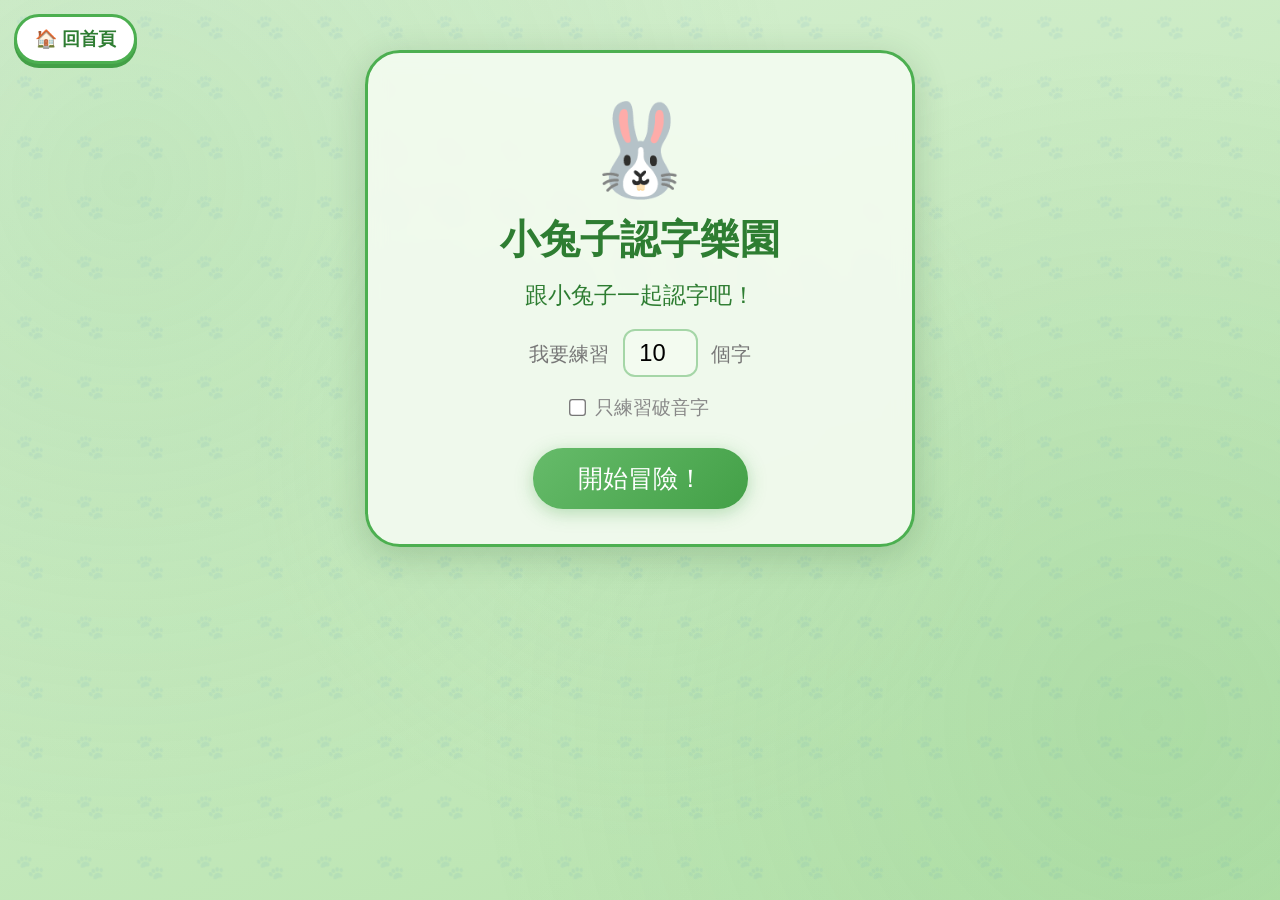
==== commit b9a97f6a: "Add back-to-home button to each quiz page Co-Authored-By: Claude Opus 4.8 <noreply@anthropic.com>" ====
--- a/chinese-quiz.html
+++ b/chinese-quiz.html
@@ -272,9 +272,22 @@
   position: relative; z-index: 1;
 }
 .missing-hint.show { display: block; animation: fadeIn 0.3s; }
+/* Back to home */
+.home-link {
+  position: fixed; top: 14px; left: 14px; z-index: 50;
+  display: inline-flex; align-items: center; gap: 6px;
+  font-family: inherit; font-size: 1em; font-weight: bold;
+  text-decoration: none;
+  padding: 10px 18px; border-radius: 30px;
+  background: #ffffff; color: #2e7d32;
+  border: 3px solid #4caf50;
+  box-shadow: 0 4px 0 #43a047;
+}
+.home-link:active { transform: translateY(3px); box-shadow: 0 1px 0 #43a047; }
 </style>
 </head>
 <body>
+<a class="home-link" href="index.html">🏠 回首頁</a>
 <div class="paw-bg"></div>
 <canvas id="confetti-canvas"></canvas>
 
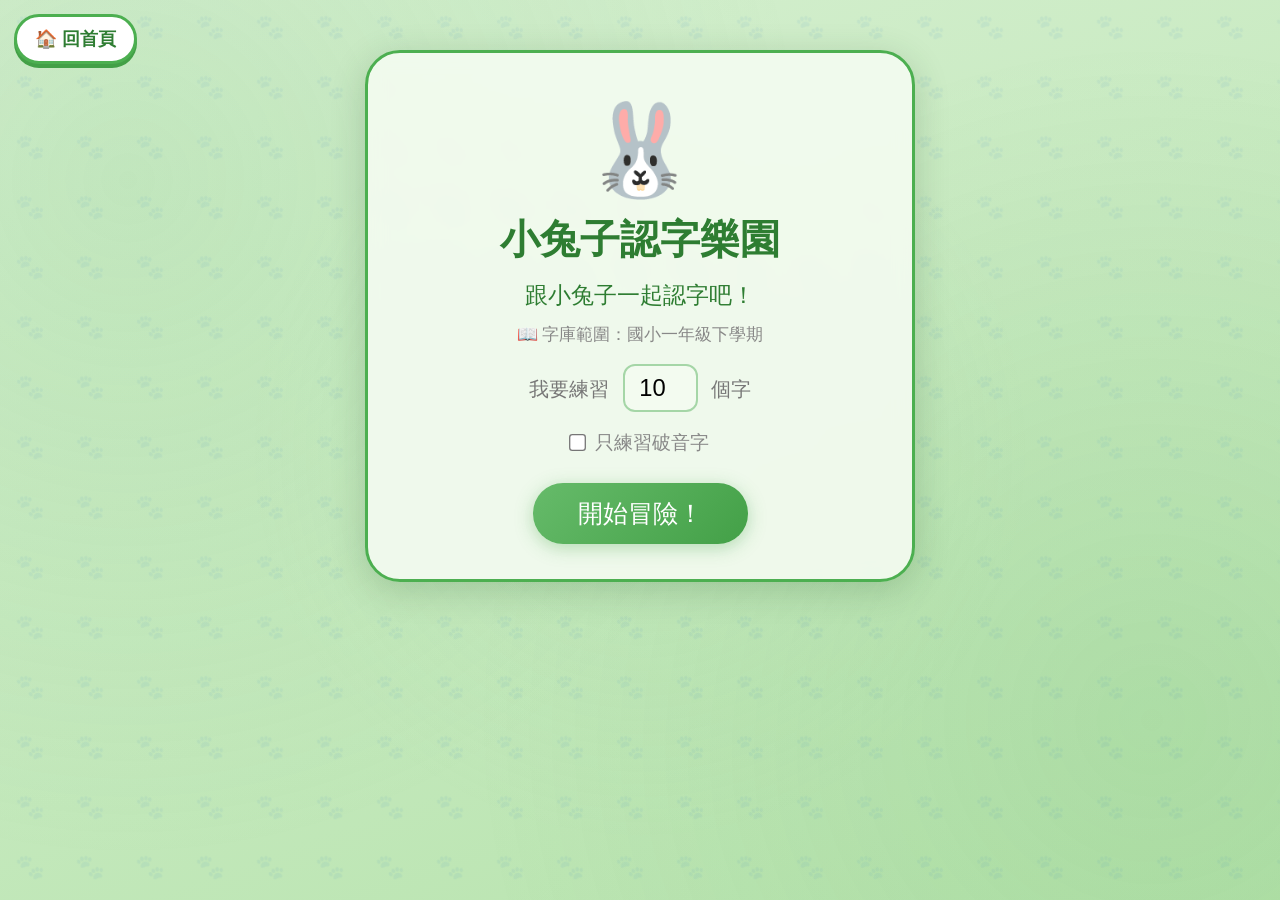
==== commit 008bb784: "Spelling Bee answer rules + Chinese quiz grade note - Spelling: disable Hint when only one blank, al" ====
--- a/chinese-quiz.html
+++ b/chinese-quiz.html
@@ -312,6 +312,7 @@
   <div class="start-bunny">🐰</div>
   <h1>小兔子認字樂園</h1>
   <p style="font-size:1.3em;color:#2e7d32;margin:12px 0;">跟小兔子一起認字吧！</p>
+  <p style="font-size:0.95em;color:#888;margin:8px 0;">📖 字庫範圍：國小一年級下學期</p>
   <div style="margin:18px 0;font-size:1.1em;color:#777;">
     我要練習 <input type="number" id="charCount" class="char-count-input" value="10" min="1" max="999"> 個字
   </div>
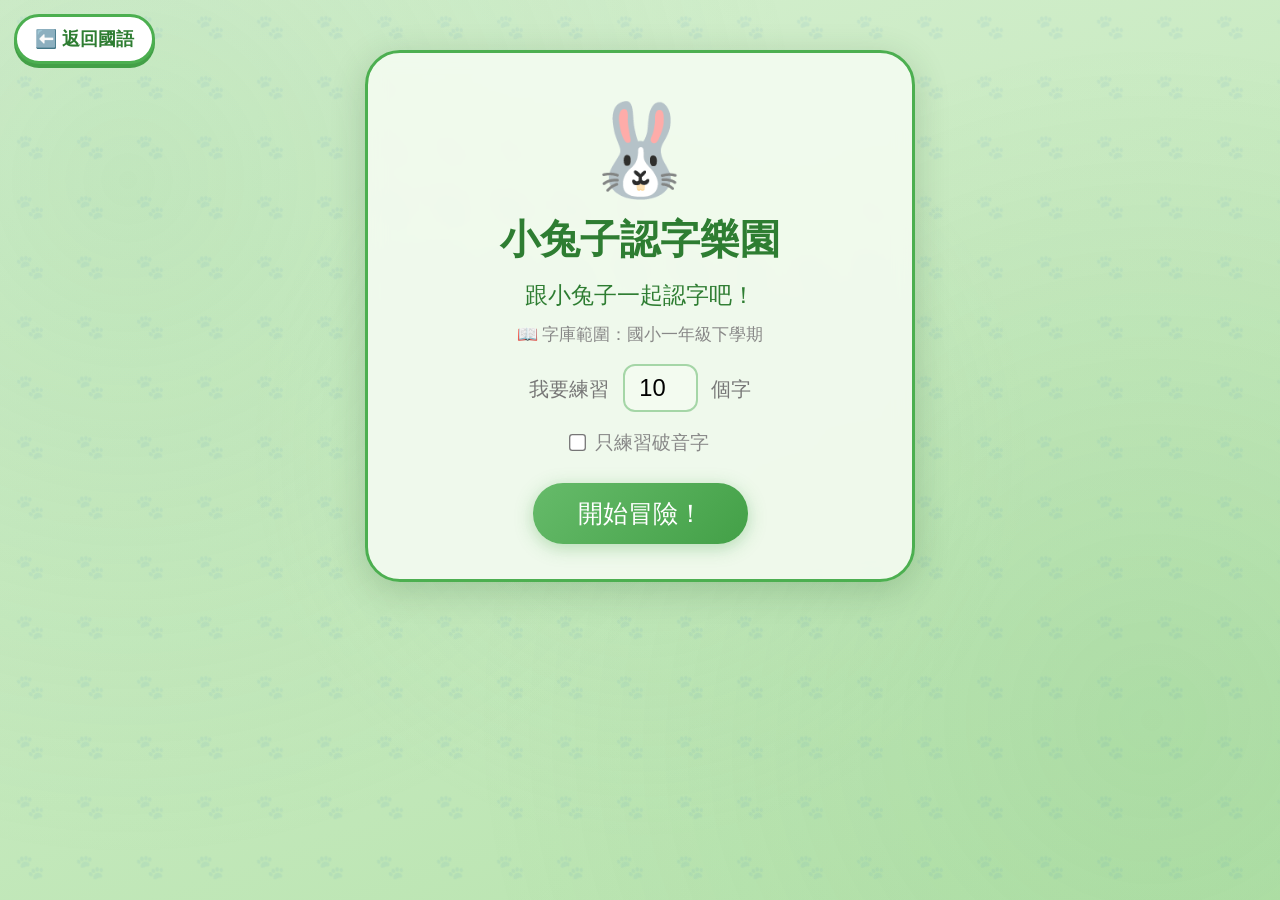
==== commit a856f356: "Add two-level subject navigation and three new math quizzes - index.html is now Level 1: pick a subj" ====
--- a/chinese-quiz.html
+++ b/chinese-quiz.html
@@ -287,7 +287,7 @@
 </style>
 </head>
 <body>
-<a class="home-link" href="index.html">🏠 回首頁</a>
+<a class="home-link" href="chinese.html">⬅️ 返回國語</a>
 <div class="paw-bg"></div>
 <canvas id="confetti-canvas"></canvas>
 
@@ -965,5 +965,6 @@
 // ====== Disable right-click ======
 document.addEventListener('contextmenu', e => e.preventDefault());
 </script>
+<script src="counter.js"></script>
 </body>
 </html>
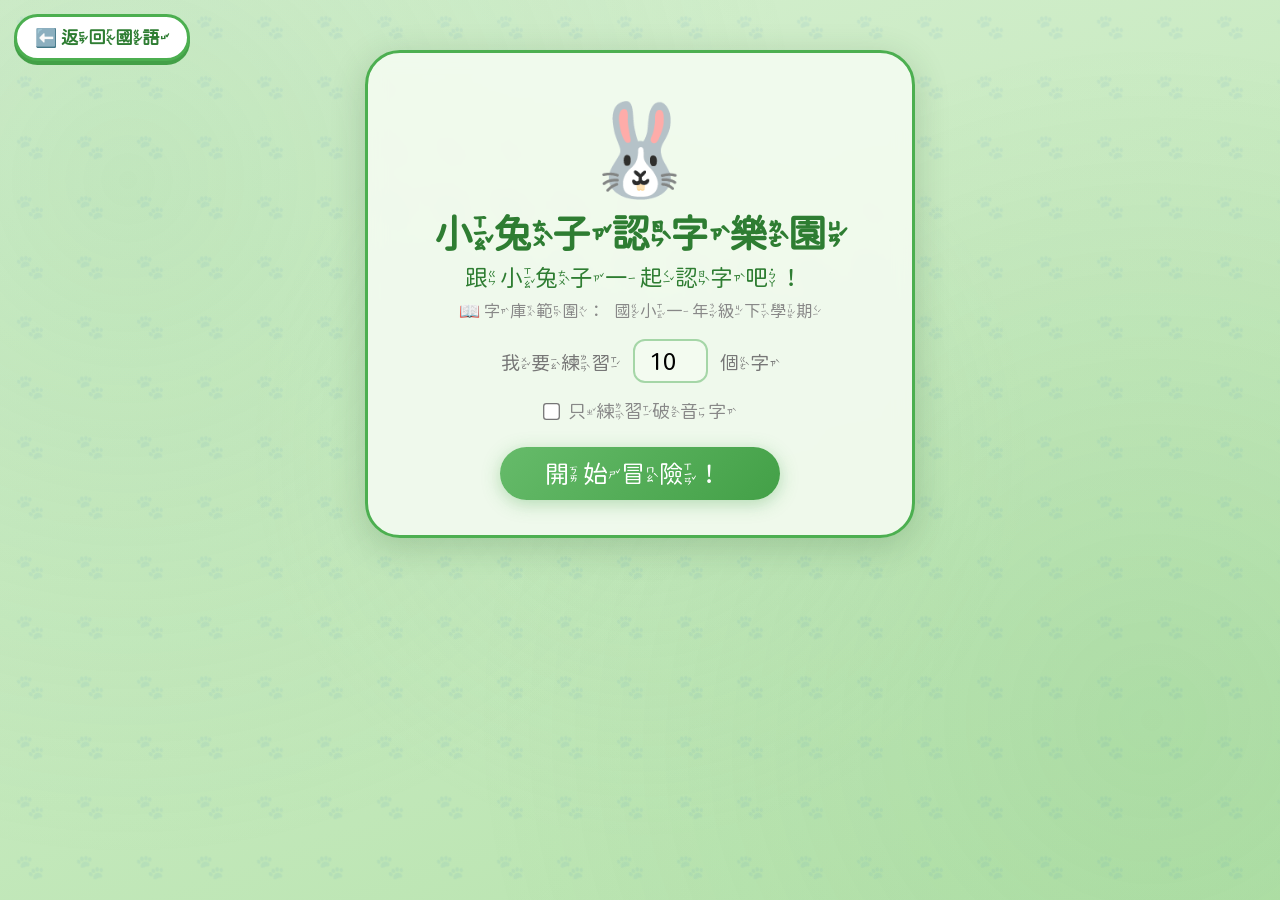
==== commit f89ad31e: "Chinese quiz: use plain font for option buttons (hide 注音) The zhuyin font drew 注音 beside the charact" ====
--- a/chinese-quiz.html
+++ b/chinese-quiz.html
@@ -4,6 +4,7 @@
 <meta charset="UTF-8">
 <meta name="viewport" content="width=device-width, initial-scale=1.0">
 <title>小兔子認字樂園</title>
+<link rel="stylesheet" href="fonts.css">
 <style>
 * { margin:0; padding:0; box-sizing:border-box; }
 html { font-size: 18px; }
@@ -82,6 +83,8 @@
 .main-char {
   position: relative; z-index: 1;
   text-align: center; margin: 10px auto;
+  /* Plain font (no 注音) — this character is for the child to recognise */
+  font-family: "Microsoft JhengHei", "PingFang TC", "Heiti TC", "Noto Sans TC", sans-serif !important;
   font-size: 7em; color: #1b5e20;
   text-shadow: 3px 3px 0 rgba(165,214,167,0.6);
   animation: charFloat 3s ease-in-out infinite;
@@ -115,7 +118,9 @@
   background: linear-gradient(135deg, #fff 0%, #f3fbf0 100%);
   cursor: pointer; transition: all 0.2s;
   min-width: 95px; text-align: center;
-  font-family: inherit; color: #1b5e20;
+  /* Plain font (no 注音) so the options don't reveal the pronunciation */
+  font-family: "Microsoft JhengHei", "PingFang TC", "Heiti TC", "Noto Sans TC", sans-serif !important;
+  color: #1b5e20;
   box-shadow: 0 2px 8px rgba(31,77,35,0.1);
 }
 .opt-btn:hover {
@@ -131,17 +136,17 @@
   border-color: #66bb6a; background: linear-gradient(135deg, #e8f5e9, #c8e6c9);
   color: #2e7d32;
 }
-.opt-btn.correct::after { content: " \u2714"; }
+.opt-btn.correct::after { content: " \2714"; }
 .opt-btn.wrong {
   border-color: #ef5350; background: linear-gradient(135deg, #ffebee, #ffcdd2);
   color: #c62828; text-decoration: line-through;
 }
-.opt-btn.wrong::after { content: " \u2718"; }
+.opt-btn.wrong::after { content: " \2718"; }
 .opt-btn.missed {
   border-color: #ffa726; background: linear-gradient(135deg, #fff8e1, #ffecb3);
   color: #e65100;
 }
-.opt-btn.missed::after { content: " \u25CB"; }
+.opt-btn.missed::after { content: " \25CB"; }
 .opt-btn:disabled { cursor: default; }
 .btn-row {
   display: flex; justify-content: center; gap: 12px; flex-wrap: wrap;
--- a/fonts.css
+++ b/fonts.css
@@ -0,0 +1,18 @@
+/* Taiwan Bopomofo (注音) font — Bpmf GenSen Rounded.
+   Each Han character is drawn with its 注音 shown alongside, which helps
+   young readers. Loaded once here and shared by every page. */
+@font-face {
+  font-family: 'Bpmf GenSen Rounded';
+  src: url('fonts/BpmfGenSenRounded.woff2') format('woff2');
+  font-weight: normal;
+  font-style: normal;
+  font-display: swap;   /* show fallback text first, swap in when loaded */
+}
+
+/* Put the 注音 font first in the stack. !important + the fact that
+   font-family is inherited means this wins over each page's inline
+   body rule and cascades to every element (buttons use inherit too). */
+body {
+  font-family: 'Bpmf GenSen Rounded', "Comic Sans MS", "Microsoft JhengHei",
+               "PingFang TC", "Trebuchet MS", sans-serif !important;
+}
